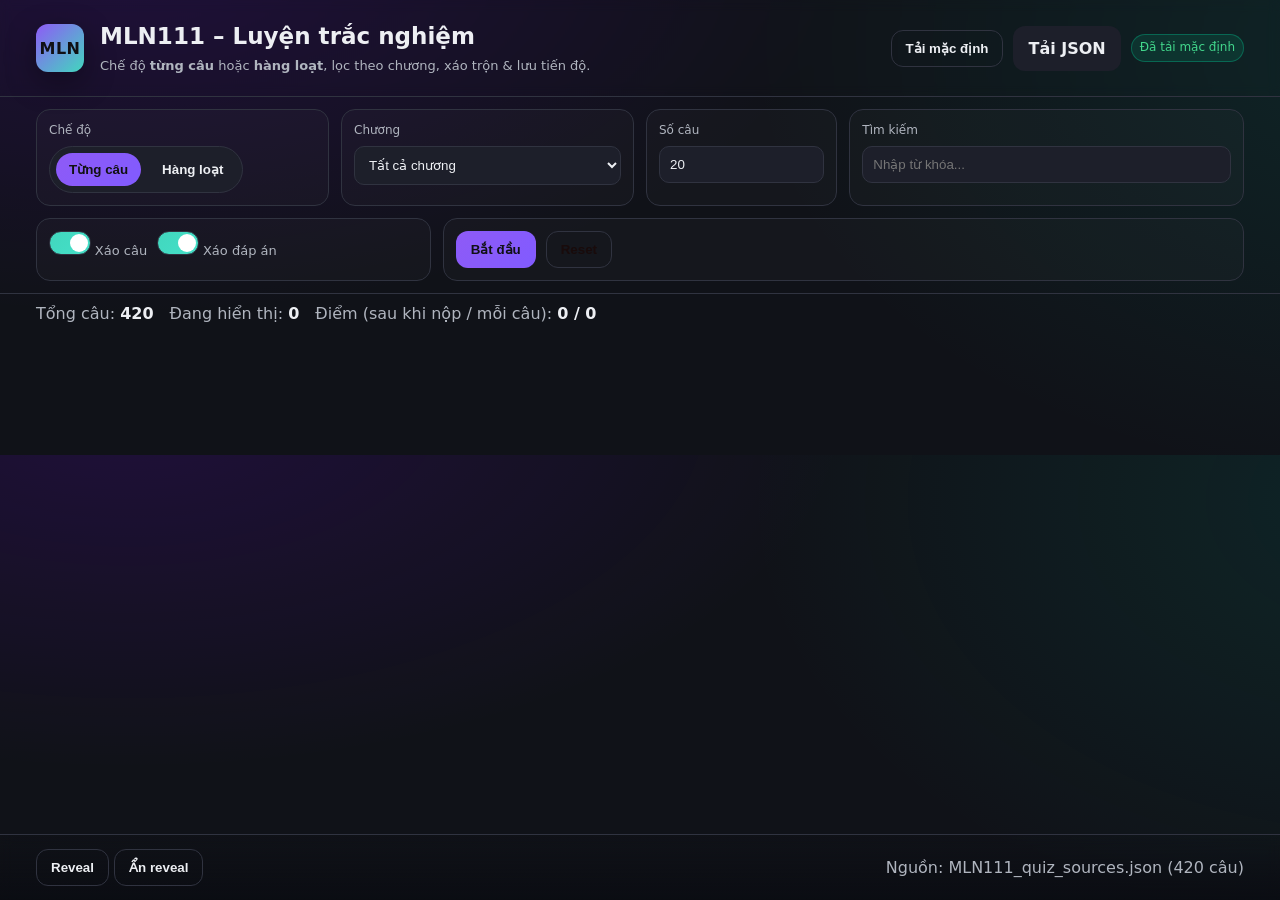
==== index.html @ ff8e3c39 "Init" ====
<!DOCTYPE html>
<html lang="vi">
<head>
  <meta charset="utf-8" />
  <meta name="viewport" content="width=device-width,initial-scale=1" />
  <title>MLN111 – Luyện trắc nghiệm (Chế độ từng câu / hàng loạt)</title>
  <link rel="stylesheet" href="styles.css" />
  <script defer src="app.js"></script>
</head>
<body>
  <header class="app-header">
    <div class="brand">
      <div class="logo">MLN</div>
      <div class="title">
        <h1>MLN111 – Luyện trắc nghiệm</h1>
        <p class="subtitle">Chế độ <strong>từng câu</strong> hoặc <strong>hàng loạt</strong>, lọc theo chương, xáo trộn & lưu tiến độ.</p>
      </div>
    </div>
    <div class="data-loader">
      <button id="btnFetchDefault" class="btn ghost" title="Thử tải MLN111_quiz_sources_v2.json trong cùng thư mục">Tải mặc định</button>
      <label class="btn">
        <input id="fileInput" type="file" accept=".json" hidden />
        Tải JSON
      </label>
      <span id="datasetStatus" class="badge neutral">Chưa có dữ liệu</span>
    </div>
  </header>

  <section class="controls">
    <div class="row">
      <div class="control">
        <label>Chế độ</label>
        <div class="segmented">
          <button id="modePer" class="seg active" data-mode="per">Từng câu</button>
          <button id="modeBulk" class="seg" data-mode="bulk">Hàng loạt</button>
        </div>
      </div>
      <div class="control">
        <label>Chương</label>
        <select id="chapterSelect">
          <option value="__all__">Tất cả chương</option>
        </select>
      </div>
      <div class="control">
        <label>Số câu</label>
        <input id="limitInput" type="number" min="1" step="1" value="20" />
      </div>
      <div class="control">
        <label>Tìm kiếm</label>
        <input id="searchInput" type="search" placeholder="Nhập từ khóa..." />
      </div>
      <div class="control toggles">
        <label class="switch">
          <input id="shuffleQuestions" type="checkbox" checked />
          <span class="slider"></span>
          <span class="switch-label">Xáo câu</span>
        </label>
        <label class="switch">
          <input id="shuffleOptions" type="checkbox" checked />
          <span class="slider"></span>
          <span class="switch-label">Xáo đáp án</span>
        </label>
      </div>
      <div class="control actions">
        <button id="btnStart" class="btn primary">Bắt đầu</button>
        <button id="btnReset" class="btn danger ghost">Reset</button>
      </div>
    </div>
  </section>

  <section id="meta" class="meta">
    <div class="meta-item">
      <span class="label">Tổng câu:</span>
      <span id="metaTotal" class="value">0</span>
    </div>
    <div class="meta-item">
      <span class="label">Đang hiển thị:</span>
      <span id="metaShown" class="value">0</span>
    </div>
    <div class="meta-item">
      <span class="label">Điểm (sau khi nộp / mỗi câu):</span>
      <span id="score" class="value">0 / 0</span>
    </div>
  </section>

  <main id="quiz" class="quiz"></main>

  <footer class="footer">
    <div class="footer-left">
      <button id="btnSubmitAll" class="btn accent" style="display:none;">Nộp bài (Hàng loạt)</button>
      <button id="btnRevealAll" class="btn ghost" title="Hiện đáp án đúng trên màn hình (không tính điểm)">Reveal</button>
      <button id="btnClearReveal" class="btn ghost">Ẩn reveal</button>
    </div>
    <div class="footer-right">
      <span id="footerInfo" class="muted">Nguồn: MLN111_quiz_sources_v2.json</span>
    </div>
  </footer>

  <!-- Template (for reference only; JS tạo DOM) -->
  <!--
  <article class="q-card">
    <div class="q-head">
      <span class="q-order">#1</span>
      <span class="q-chapter badge">Chuong1</span>
      <span class="q-type badge">Single</span>
      <span class="q-status badge neutral">Chưa làm</span>
    </div>
    <div class="q-text">Câu hỏi...</div>
    <div class="q-options">
      <label class="opt">
        <input type="radio" name="q-xxx" value="a" />
        <span class="key">A</span>
        <span class="txt">Nội dung đáp án...</span>
      </label>
    </div>
    <div class="q-foot">
      <span class="ans badge info">Đáp án: a</span>
      <button class="btn tiny">Tiếp</button>
    </div>
  </article>
  -->
</body>
</html>
---- styles.css ----
/* ===== MLN111 – 2025 Dark UI ===== */
:root{
  --bg: hsl(230 20% 8%);
  --surface: hsl(230 18% 12%);
  --surface-2: hsl(230 18% 14%);
  --border: hsl(230 14% 22%);
  --text: hsl(220 20% 94%);
  --muted: hsl(220 10% 72%);
  --primary: hsl(260 90% 66%);
  --accent: hsl(170 65% 55%);
  --danger: hsl(0 75% 58%);
  --warning: hsl(40 85% 60%);
  --success: hsl(150 65% 55%);
  --info: hsl(200 70% 60%);
  --shadow: 0 10px 30px rgba(0,0,0,.35);
  --radius-xl: 20px;
  --radius: 14px;
  --radius-sm: 10px;
}

* { box-sizing: border-box; }
html, body {
  height: 100%;
  background:
    radial-gradient(1200px 600px at 10% -10%, rgba(120,0,255,.15), transparent 60%),
    radial-gradient(1200px 800px at 110% 10%, rgba(0,180,150,.12), transparent 55%),
    var(--bg);
  color: var(--text);
  margin: 0;
  font-family: ui-sans-serif, system-ui, -apple-system, Segoe UI, Roboto, Inter, "Helvetica Neue", Arial, "Noto Sans", "Liberation Sans", sans-serif;
  line-height: 1.45;
}

.app-header{
  display:flex; justify-content:space-between; align-items:center;
  padding: 20px clamp(16px, 3vw, 36px);
  border-bottom: 1px solid var(--border);
  backdrop-filter: blur(6px);
}
.brand{ display:flex; gap:16px; align-items:center; }
.logo{
  width: 48px; height:48px; border-radius:12px;
  display:grid; place-content:center;
  background: linear-gradient(135deg, var(--primary), var(--accent));
  color:#101014; font-weight:800; letter-spacing:.5px;
  box-shadow: var(--shadow);
}
.title h1{ margin:0 0 4px 0; font-size: clamp(18px, 1.8vw, 24px); }
.subtitle{ margin:0; color: var(--muted); font-size: 13px; }

.data-loader{ display:flex; gap:10px; align-items:center; flex-wrap: wrap; }

.btn{
  appearance:none; border:1px solid transparent; cursor:pointer;
  padding:10px 14px; border-radius: 12px; font-weight:600;
  background: var(--surface-2); color: var(--text);
  transition: .16s ease;
}
.btn:hover{ transform: translateY(-1px); box-shadow: var(--shadow); }
.btn.primary{ background: linear-gradient(135deg, var(--primary), #815BFF); color:#101014; }
.btn.accent{ background: linear-gradient(135deg, var(--accent), #44E0C8); color:#071512; }
.btn.danger{ background: linear-gradient(135deg, var(--danger), #FF8A7A); color:#190b0b; }
.btn.ghost{ background: transparent; border-color: var(--border); }
.btn.tiny{ padding:6px 10px; font-size:12px; border-radius: 10px; }

.badge{
  display:inline-flex; align-items:center; gap:6px;
  padding:4px 8px; border-radius:999px; font-size:12px; border:1px solid var(--border);
  background: var(--surface);
}
.badge.neutral{ color: var(--muted); }
.badge.ok{ background: rgba(0,200,150,.12); border-color: rgba(0,200,150,.35); color: var(--success); }
.badge.warn{ background: rgba(255,190,80,.12); border-color: rgba(255,190,80,.35); color: var(--warning); }
.badge.err{ background: rgba(255,90,90,.12); border-color: rgba(255,90,90,.35); color: var(--danger); }
.badge.info{ background: rgba(110,170,255,.12); border-color: rgba(110,170,255,.35); color: var(--info); }

.controls{
  padding: 12px clamp(16px, 3vw, 36px);
  border-bottom: 1px solid var(--border);
}
.controls .row{
  display:grid; gap:12px;
  grid-template-columns: repeat(12, 1fr);
}
.control{ background: rgba(255,255,255,.02); border:1px solid var(--border); padding:12px; border-radius: 14px; }
.control label{ display:block; font-size:12px; color: var(--muted); margin-bottom:6px; }
.control input[type="search"], .control input[type="number"], .control select{
  width:100%; background: var(--surface-2); border:1px solid var(--border);
  color: var(--text); border-radius:10px; padding:10px;
}
.control.toggles{ display:flex; align-items:center; gap:10px; }
.control.actions{ display:flex; align-items:end; gap:10px; }

.controls .row > .control:nth-child(1){ grid-column: span 3; }
.controls .row > .control:nth-child(2){ grid-column: span 3; }
.controls .row > .control:nth-child(3){ grid-column: span 2; }
.controls .row > .control:nth-child(4){ grid-column: span 4; }
.controls .row > .control:nth-child(5){ grid-column: span 4; }
.controls .row > .control:nth-child(6){ grid-column: span 8; }

.segmented{
  display:inline-grid; grid-auto-flow: column; gap:8px; background: var(--surface-2);
  padding:6px; border-radius:999px; border:1px solid var(--border);
}
.seg{
  background: transparent; color: var(--text); border: 1px solid transparent;
  padding:8px 12px; border-radius: 999px; cursor:pointer; font-weight:600;
}
.seg.active{ background: linear-gradient(135deg, var(--primary), #815BFF); color:#111; }

.switch{ position:relative; display:inline-flex; align-items:center; gap:10px; cursor:pointer; }
.switch input{ display:none; }
.switch .slider{
  width:42px; height:24px; background: var(--surface-2); border:1px solid var(--border);
  border-radius:999px; display:inline-block; position:relative; transition:.2s ease;
}
.switch .slider::after{
  content:""; width:18px; height:18px; background:#fff; border-radius:999px;
  position:absolute; top:2px; left:2px; transition:.2s ease;
}
.switch input:checked + .slider{ background: linear-gradient(135deg, var(--accent), #44E0C8); }
.switch input:checked + .slider::after{ transform: translateX(18px); }
.switch-label{ font-size: 13px; color: var(--muted); }

.meta{
  display:flex; gap:16px; align-items:center;
  padding: 8px clamp(16px, 3vw, 36px);
  color: var(--muted);
}
.meta .value{ color: var(--text); font-weight:700; }

.quiz{
  padding: clamp(16px, 3vw, 36px);
  display:grid; grid-template-columns: 1fr; gap:14px; max-width: 1100px; margin: 0 auto 120px auto;
}
.q-card{
  background: linear-gradient(180deg, rgba(255,255,255,.02), rgba(255,255,255,.01));
  border: 1px solid var(--border);
  border-radius: var(--radius-xl);
  padding: 16px;
  box-shadow: var(--shadow);
}
.q-head{ display:flex; gap:10px; align-items:center; flex-wrap: wrap; margin-bottom:10px; }
.q-order{ font-weight:800; font-size: 14px; color: var(--muted); }
.q-text{ font-size: 16px; margin-bottom: 10px; }

.q-options{ display:grid; gap:8px; }
.opt{
  display:flex; align-items:flex-start; gap:10px;
  padding:10px; border:1px solid var(--border); border-radius: 12px;
  background: var(--surface);
  transition: .15s ease;
}
.opt:hover{ transform: translateY(-1px); border-color: rgba(255,255,255,.2); }
.opt input{ margin-top:3px; }
.opt .key{
  min-width: 24px; height:24px; display:grid; place-content:center; border-radius: 8px;
  background: var(--surface-2); color: var(--muted); font-weight:700; font-size: 12px;
}
.opt .txt{ color: var(--text); }

.opt.correct{ outline: 2px solid rgba(0,200,150,.55); background: rgba(0,200,150,.08); }
.opt.wrong{ outline: 2px solid rgba(255,90,90,.65); background: rgba(255,90,90,.06); }

.q-foot{ margin-top:10px; display:flex; gap:10px; align-items:center; flex-wrap: wrap; }
.q-foot .ans{ display:none; }
.q-card.revealed .q-foot .ans{ display:inline-flex; }

.footer{
  position: fixed; left:0; right:0; bottom: 0;
  display:flex; justify-content:space-between; align-items:center; gap:10px;
  padding: 12px clamp(16px, 3vw, 36px);
  background: linear-gradient(180deg, rgba(10,12,18,.0), rgba(10,12,18,.85));
  border-top: 1px solid var(--border);
  backdrop-filter: blur(6px);
}
.footer .muted{ color: var(--muted); }

/* States */
.q-status{ margin-left:auto; }
.q-status.pending{ background: transparent; border-style: dashed; color: var(--muted); }
.q-status.done{ background: rgba(130,110,255,.12); border-color: rgba(130,110,255,.35); color: var(--primary); }
.q-status.right{ background: rgba(0,200,150,.12); border-color: rgba(0,200,150,.35); color: var(--success); }
.q-status.wrong{ background: rgba(255,90,90,.12); border-color: rgba(255,90,90,.35); color: var(--danger); }

/* Responsive */
@media (min-width: 900px){
  .quiz{ grid-template-columns: 1fr; }
}
/* ---- Per-question focus flow ---- */
.per-head{
  display:flex; align-items:center; justify-content:space-between;
  margin-bottom: 10px; color: var(--muted);
}
.per-head .progress{
  position: relative; height: 6px; border-radius: 999px; overflow: hidden;
  background: rgba(255,255,255,.06); border:1px solid var(--border);
  flex: 1; margin-left: 12px;
}
.per-head .bar{
  position:absolute; left:0; top:0; bottom:0; width:0%;
  background: linear-gradient(90deg, var(--accent), var(--primary));
}
.per-head .bar.run{ animation: percount 3s linear forwards; }
@keyframes percount { from{ width:0%; } to{ width:100%; } }

.finish-card{
  text-align:center; padding: 40px; border:1px dashed var(--border);
  border-radius: var(--radius-xl); background: rgba(255,255,255,.02);
}
.finish-card h2{ margin-top:0; }
/* ===============================
   QUIZ – Spacing & Readability Upgrade (2025 edition)
   =============================== */

.q-card {
  margin: 20px 0;
  padding: 28px 32px;
  border-radius: 20px;
  background: hsl(222 42% 9%);
  box-shadow: 0 0 24px rgba(0,0,0,0.25);
  transition: background 0.3s, transform 0.2s;
}
.q-card:hover { transform: translateY(-2px); background: hsl(222 42% 10%); }

.q-head {
  display: flex;
  gap: 10px;
  align-items: center;
  margin-bottom: 18px;
}
.q-head .q-order { font-weight: 700; font-size: 1.1rem; color: var(--accent); }

.q-text {
  line-height: 1.6;
  font-size: 1.05rem;
  color: var(--ink);
  margin-bottom: 18px;
}

.q-options {
  display: flex;
  flex-direction: column;
  gap: 14px;
}

.opt {
  display: flex;
  align-items: center;
  gap: 14px;
  background: rgba(255,255,255,0.05);
  padding: 14px 18px;
  border-radius: 14px;
  border: 1px solid rgba(255,255,255,0.08);
  transition: background 0.25s, border-color 0.25s;
}
.opt:hover {
  background: rgba(255,255,255,0.1);
  border-color: var(--accent);
}

.opt input[type="radio"], .opt input[type="checkbox"] {
  transform: scale(1.3);
}

.opt .key {
  font-weight: 600;
  min-width: 24px;
  text-align: center;
  color: var(--ink-soft);
}
.opt .txt {
  flex: 1;
  color: var(--ink);
  font-size: 1rem;
}

/* Correct/Wrong highlighting */
.opt.correct {
  background: rgba(65, 255, 145, 0.1);
  border-color: hsl(145 60% 45%);
}
.opt.wrong {
  background: rgba(255, 65, 85, 0.1);
  border-color: hsl(5 70% 45%);
}

.q-foot {
  margin-top: 24px;
  display: flex;
  justify-content: space-between;
  align-items: center;
}

.btn.tiny {
  padding: 6px 14px;
  font-size: 0.9rem;
  border-radius: 10px;
}

.per-head {
  margin-bottom: 20px;
}

.finish-card {
  padding: 50px 40px;
  border-radius: 20px;
}
/* === Footer spacing fix === */
body {
  padding-bottom: 140px; /* tạo không gian dưới cùng để footer không dính vào quiz */
}

/* Nếu container chính của quiz có scroll riêng, tăng margin-bottom của nó */
#quiz {
  margin-bottom: 100px;
}
/* ==== Footer safe spacing (no stick) ==== */
:root{
  /* chiều cao footer (tính luôn padding) */
  --footer-h: 20px; /* chỉnh 68–88px tùy ý */
}

/* đảm bảo footer có đúng chiều cao cố định */
.footer{
  min-height: var(--footer-h);
  padding-block: 14px; /* đừng để padding quá nhỏ */
  z-index: 30;
}

/* chừa không gian cho footer ở cuối trang */
html, body { height: auto; }
body{
  padding-bottom: calc(var(--footer-h) + 5px);
}

/* chừa không gian cho vùng quiz & thẻ cuối */
#quiz{
  margin-bottom: calc(var(--footer-h) + 5px);
}
.q-card:last-child{
  margin-bottom: calc(var(--footer-h) + 5px);
}

/* nếu có container nào vô tình che bớt chiều cao */
.app-header, .controls, .meta, .quiz, .footer{
  overflow: visible;
}
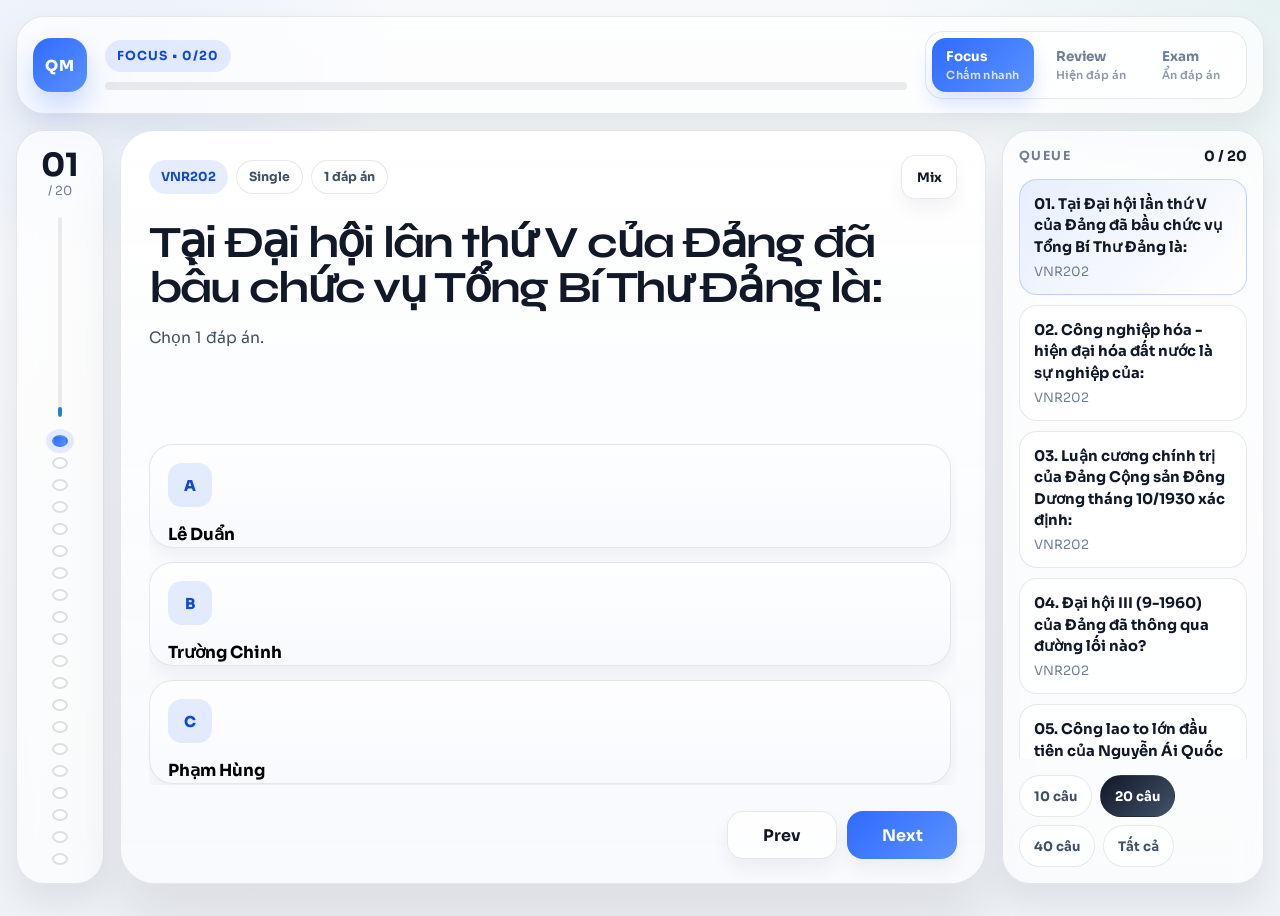
==== commit cc745072: "Set VNR202 as default quiz source" ====
--- a/index.html
+++ b/index.html
@@ -3,121 +3,107 @@
 <head>
   <meta charset="utf-8" />
   <meta name="viewport" content="width=device-width,initial-scale=1" />
-  <title>MLN111 – Luyện trắc nghiệm (Chế độ từng câu / hàng loạt)</title>
+  <meta name="theme-color" content="#eef1f5" />
+  <title>QuizMaker Focus Canvas</title>
+  <link rel="preconnect" href="https://fonts.googleapis.com" />
+  <link rel="preconnect" href="https://fonts.gstatic.com" crossorigin />
+  <link
+    rel="stylesheet"
+    href="https://fonts.googleapis.com/css2?family=Sora:wght@400;500;600;700;800&family=Syne:wght@500;600;700;800&display=swap"
+  />
   <link rel="stylesheet" href="styles.css" />
+  <script defer src="quiz-parser.js"></script>
   <script defer src="app.js"></script>
 </head>
 <body>
-  <header class="app-header">
-    <div class="brand">
-      <div class="logo">MLN</div>
-      <div class="title">
-        <h1>MLN111 – Luyện trắc nghiệm</h1>
-        <p class="subtitle">Chế độ <strong>từng câu</strong> hoặc <strong>hàng loạt</strong>, lọc theo chương, xáo trộn & lưu tiến độ.</p>
-      </div>
-    </div>
-    <div class="data-loader">
-      <button id="btnFetchDefault" class="btn ghost" title="Thử tải MLN111_quiz_sources_v2.json trong cùng thư mục">Tải mặc định</button>
-      <label class="btn">
-        <input id="fileInput" type="file" accept=".json" hidden />
-        Tải JSON
-      </label>
-      <span id="datasetStatus" class="badge neutral">Chưa có dữ liệu</span>
-    </div>
-  </header>
+  <div class="app-shell">
+    <input id="fileInput" type="file" accept=".json,.txt,text/plain,application/json" hidden />
 
-  <section class="controls">
-    <div class="row">
-      <div class="control">
-        <label>Chế độ</label>
-        <div class="segmented">
-          <button id="modePer" class="seg active" data-mode="per">Từng câu</button>
-          <button id="modeBulk" class="seg" data-mode="bulk">Hàng loạt</button>
+    <header class="topbar">
+      <button id="btnReload" class="brand-mark" aria-label="QuizMaker" title="Tạo phiên mới, hoặc Shift+Click để nạp file">
+        <span>QM</span>
+      </button>
+
+      <div class="topbar-center">
+        <span id="sessionState" class="status-pill">Focus Session</span>
+        <div class="progress-strip" aria-label="Tiến độ phiên học">
+          <span id="sessionBar"></span>
         </div>
       </div>
-      <div class="control">
-        <label>Chương</label>
-        <select id="chapterSelect">
-          <option value="__all__">Tất cả chương</option>
-        </select>
+
+      <div class="topbar-actions">
+        <button class="mode-toggle active" data-mode="focus">
+          <span>Focus</span>
+          <small>Chấm nhanh</small>
+        </button>
+        <button class="mode-toggle" data-mode="review">
+          <span>Review</span>
+          <small>Hiện đáp án</small>
+        </button>
+        <button class="mode-toggle" data-mode="exam">
+          <span>Exam</span>
+          <small>Ẩn đáp án</small>
+        </button>
       </div>
-      <div class="control">
-        <label>Số câu</label>
-        <input id="limitInput" type="number" min="1" step="1" value="20" />
-      </div>
-      <div class="control">
-        <label>Tìm kiếm</label>
-        <input id="searchInput" type="search" placeholder="Nhập từ khóa..." />
-      </div>
-      <div class="control toggles">
-        <label class="switch">
-          <input id="shuffleQuestions" type="checkbox" checked />
-          <span class="slider"></span>
-          <span class="switch-label">Xáo câu</span>
-        </label>
-        <label class="switch">
-          <input id="shuffleOptions" type="checkbox" checked />
-          <span class="slider"></span>
-          <span class="switch-label">Xáo đáp án</span>
-        </label>
-      </div>
-      <div class="control actions">
-        <button id="btnStart" class="btn primary">Bắt đầu</button>
-        <button id="btnReset" class="btn danger ghost">Reset</button>
-      </div>
-    </div>
-  </section>
+    </header>
 
-  <section id="meta" class="meta">
-    <div class="meta-item">
-      <span class="label">Tổng câu:</span>
-      <span id="metaTotal" class="value">0</span>
-    </div>
-    <div class="meta-item">
-      <span class="label">Đang hiển thị:</span>
-      <span id="metaShown" class="value">0</span>
-    </div>
-    <div class="meta-item">
-      <span class="label">Điểm (sau khi nộp / mỗi câu):</span>
-      <span id="score" class="value">0 / 0</span>
-    </div>
-  </section>
+    <main class="canvas-layout">
+      <aside class="flow-rail" aria-label="Tiến trình">
+        <div class="rail-counter">
+          <strong id="currentIndex">01</strong>
+          <small id="totalCount">/ 04</small>
+        </div>
 
-  <main id="quiz" class="quiz"></main>
+        <div class="rail-progress">
+          <span id="railProgressBar"></span>
+        </div>
 
-  <footer class="footer">
-    <div class="footer-left">
-      <button id="btnSubmitAll" class="btn accent" style="display:none;">Nộp bài (Hàng loạt)</button>
-      <button id="btnRevealAll" class="btn ghost" title="Hiện đáp án đúng trên màn hình (không tính điểm)">Reveal</button>
-      <button id="btnClearReveal" class="btn ghost">Ẩn reveal</button>
-    </div>
-    <div class="footer-right">
-      <span id="footerInfo" class="muted">Nguồn: MLN111_quiz_sources_v2.json</span>
-    </div>
-  </footer>
+        <div id="railDots" class="rail-dots" aria-label="Điểm câu hỏi"></div>
+      </aside>
 
-  <!-- Template (for reference only; JS tạo DOM) -->
-  <!--
-  <article class="q-card">
-    <div class="q-head">
-      <span class="q-order">#1</span>
-      <span class="q-chapter badge">Chuong1</span>
-      <span class="q-type badge">Single</span>
-      <span class="q-status badge neutral">Chưa làm</span>
-    </div>
-    <div class="q-text">Câu hỏi...</div>
-    <div class="q-options">
-      <label class="opt">
-        <input type="radio" name="q-xxx" value="a" />
-        <span class="key">A</span>
-        <span class="txt">Nội dung đáp án...</span>
-      </label>
-    </div>
-    <div class="q-foot">
-      <span class="ans badge info">Đáp án: a</span>
-      <button class="btn tiny">Tiếp</button>
-    </div>
-  </article>
-  -->
+      <section class="question-stage">
+        <div class="stage-head">
+          <div class="stage-meta">
+            <span id="questionTag" class="micro-pill">Chương 2</span>
+            <span id="questionTone" class="micro-pill soft">Medium</span>
+            <span id="questionClock" class="micro-pill soft">45s</span>
+          </div>
+          <button id="btnShuffle" class="ghost-icon" title="Đảo thứ tự câu mẫu">Mix</button>
+        </div>
+
+        <div class="stage-body">
+          <div class="question-wrap">
+            <h1 id="questionTitle">Question canvas sẽ là vùng nhìn mạnh nhất trên màn hình.</h1>
+            <p id="focusNote" class="focus-note">Ít chữ phụ, ít panel nổi, ưu tiên nhịp đọc câu hỏi và chọn đáp án.</p>
+          </div>
+
+          <div id="optionGrid" class="option-grid" aria-label="Các lựa chọn"></div>
+        </div>
+
+        <footer class="stage-dock">
+          <div class="dock-actions">
+            <button id="btnPrev" class="dock-btn ghost">Prev</button>
+            <button id="btnNext" class="dock-btn solid">Next</button>
+          </div>
+        </footer>
+      </section>
+
+      <aside class="queue-panel" aria-label="Queue câu hỏi">
+        <div class="queue-head">
+          <span class="queue-kicker">Queue</span>
+          <span id="queueStat" class="queue-stat">0 / 4</span>
+        </div>
+
+        <div id="questionQueue" class="queue-list"></div>
+
+        <div class="preset-panel">
+          <button class="preset-chip" data-count="10">10 câu</button>
+          <button class="preset-chip active" data-count="20">20 câu</button>
+          <button class="preset-chip" data-count="40">40 câu</button>
+          <button class="preset-chip" data-count="all">Tất cả</button>
+        </div>
+      </aside>
+    </main>
+  </div>
 </body>
 </html>
--- a/styles.css
+++ b/styles.css
@@ -1,348 +1,993 @@
-/* ===== MLN111 – 2025 Dark UI ===== */
-:root{
-  --bg: hsl(230 20% 8%);
-  --surface: hsl(230 18% 12%);
-  --surface-2: hsl(230 18% 14%);
-  --border: hsl(230 14% 22%);
-  --text: hsl(220 20% 94%);
-  --muted: hsl(220 10% 72%);
-  --primary: hsl(260 90% 66%);
-  --accent: hsl(170 65% 55%);
-  --danger: hsl(0 75% 58%);
-  --warning: hsl(40 85% 60%);
-  --success: hsl(150 65% 55%);
-  --info: hsl(200 70% 60%);
-  --shadow: 0 10px 30px rgba(0,0,0,.35);
-  --radius-xl: 20px;
-  --radius: 14px;
-  --radius-sm: 10px;
-}
-
-* { box-sizing: border-box; }
-html, body {
+:root {
+  --bg: #eef1f5;
+  --bg-soft: #f8fafc;
+  --surface: rgba(255, 255, 255, 0.8);
+  --surface-strong: #ffffff;
+  --surface-alt: rgba(245, 247, 251, 0.9);
+  --line: rgba(21, 34, 52, 0.1);
+  --line-strong: rgba(21, 34, 52, 0.18);
+  --text: #111827;
+  --text-soft: #415066;
+  --muted: #6f7f96;
+  --accent: #2e6bff;
+  --accent-soft: rgba(46, 107, 255, 0.12);
+  --accent-strong: #1149d4;
+  --success: #179e7d;
+  --success-soft: rgba(23, 158, 125, 0.12);
+  --warm: #f09654;
+  --warm-soft: rgba(240, 150, 84, 0.14);
+  --shadow-lg: 0 34px 60px rgba(17, 24, 39, 0.09);
+  --shadow-md: 0 18px 32px rgba(17, 24, 39, 0.07);
+  --shadow-sm: 0 10px 18px rgba(17, 24, 39, 0.05);
+  --radius-xl: 34px;
+  --radius-lg: 26px;
+  --radius: 20px;
+  --radius-sm: 14px;
+}
+
+* {
+  box-sizing: border-box;
+}
+
+html {
+  min-height: 100%;
+  scroll-behavior: smooth;
+}
+
+body {
+  min-height: 100vh;
+  margin: 0;
+  overflow: hidden;
+  color: var(--text);
+  font-family: "Sora", sans-serif;
+  background:
+    radial-gradient(520px 320px at 8% 8%, rgba(46, 107, 255, 0.08), transparent 58%),
+    radial-gradient(720px 420px at 100% 0%, rgba(23, 158, 125, 0.08), transparent 56%),
+    linear-gradient(180deg, #f7f9fb 0%, #eef1f5 100%);
+}
+
+button,
+input,
+select {
+  font: inherit;
+}
+
+button {
+  border: 0;
+}
+
+button:focus-visible {
+  outline: 0;
+  box-shadow: 0 0 0 4px rgba(46, 107, 255, 0.12);
+}
+
+h1 {
+  margin: 0;
+  font-family: "Syne", sans-serif;
+  letter-spacing: -0.04em;
+}
+
+.app-shell {
+  width: min(1480px, calc(100% - 32px));
+  height: calc(100svh - 32px);
+  margin: 16px auto;
+  display: grid;
+  grid-template-rows: auto minmax(0, 1fr);
+  gap: 16px;
+}
+
+.topbar,
+.flow-rail,
+.question-stage,
+.queue-panel {
+  border: 1px solid var(--line);
+  box-shadow: var(--shadow-md);
+  backdrop-filter: blur(12px);
+}
+
+.topbar {
+  display: grid;
+  grid-template-columns: auto minmax(0, 1fr) auto;
+  align-items: center;
+  gap: 18px;
+  padding: 14px 16px;
+  border-radius: 28px;
+  background: rgba(255, 255, 255, 0.72);
+}
+
+.brand-mark {
+  display: grid;
+  place-items: center;
+  width: 54px;
+  height: 54px;
+  border-radius: 18px;
+  color: #ffffff;
+  font-size: 0.95rem;
+  font-weight: 800;
+  letter-spacing: 0.08em;
+  cursor: pointer;
+  background: linear-gradient(135deg, var(--accent), #5b92ff);
+  box-shadow: 0 16px 28px rgba(46, 107, 255, 0.22);
+  transition: transform 0.16s ease, box-shadow 0.16s ease;
+}
+
+.topbar-center {
+  display: grid;
+  gap: 10px;
+  min-width: 0;
+}
+
+.status-pill {
+  justify-self: start;
+  display: inline-flex;
+  align-items: center;
+  padding: 8px 12px;
+  border-radius: 999px;
+  color: var(--accent-strong);
+  font-size: 0.78rem;
+  font-weight: 700;
+  letter-spacing: 0.08em;
+  text-transform: uppercase;
+  background: var(--accent-soft);
+}
+
+.progress-strip {
+  position: relative;
+  height: 8px;
+  overflow: hidden;
+  border-radius: 999px;
+  background: rgba(17, 24, 39, 0.08);
+}
+
+.progress-strip span {
+  display: block;
+  width: 0%;
   height: 100%;
+  border-radius: inherit;
+  background: linear-gradient(90deg, var(--accent), #6c8fff);
+  transition: width 0.28s ease;
+}
+
+.topbar-actions {
+  display: inline-flex;
+  gap: 8px;
+  padding: 6px;
+  border: 1px solid var(--line);
+  border-radius: 18px;
+  background: rgba(255, 255, 255, 0.72);
+}
+
+.mode-toggle {
+  min-width: 92px;
+  display: grid;
+  gap: 3px;
+  padding: 10px 14px;
+  border-radius: 14px;
+  cursor: pointer;
+  color: var(--muted);
+  font-size: 0.84rem;
+  font-weight: 700;
+  text-align: left;
+  background: transparent;
+  transition: transform 0.16s ease, background 0.16s ease, color 0.16s ease, box-shadow 0.16s ease;
+}
+
+.mode-toggle span {
+  font-size: 0.84rem;
+  font-weight: 700;
+}
+
+.mode-toggle small {
+  color: inherit;
+  font-size: 0.7rem;
+  font-weight: 600;
+  letter-spacing: 0.02em;
+  opacity: 0.78;
+}
+
+.mode-toggle:hover,
+.brand-mark:hover,
+.ghost-icon:hover,
+.dock-btn:hover,
+.preset-chip:hover,
+.queue-item:hover,
+.option-card:hover {
+  transform: translateY(-2px);
+}
+
+.mode-toggle.active {
+  color: #ffffff;
+  background: linear-gradient(135deg, var(--accent), #5b92ff);
+  box-shadow: 0 12px 20px rgba(46, 107, 255, 0.18);
+}
+
+.canvas-layout {
+  min-height: 0;
+  display: grid;
+  grid-template-columns: 88px minmax(0, 1fr) 262px;
+  gap: 16px;
+}
+
+.flow-rail {
+  display: grid;
+  grid-template-rows: auto minmax(0, 1fr) auto;
+  gap: 18px;
+  padding: 18px 12px;
+  border-radius: 28px;
+  background: rgba(255, 255, 255, 0.7);
+}
+
+.rail-counter {
+  display: grid;
+  justify-items: center;
+  gap: 2px;
+}
+
+.rail-counter strong {
+  font-size: 2rem;
+  line-height: 1;
+}
+
+.rail-counter small {
+  color: var(--muted);
+  font-size: 0.78rem;
+}
+
+.rail-progress {
+  position: relative;
+  width: 4px;
+  min-height: 0;
+  justify-self: center;
+  overflow: hidden;
+  border-radius: 999px;
+  background: rgba(17, 24, 39, 0.08);
+}
+
+.rail-progress span {
+  position: absolute;
+  inset: auto 0 0;
+  height: 0%;
+  border-radius: inherit;
+  background: linear-gradient(180deg, var(--accent), var(--success));
+  transition: height 0.28s ease;
+}
+
+.rail-dots {
+  display: grid;
+  gap: 10px;
+  justify-items: center;
+}
+
+.rail-dot {
+  width: 12px;
+  height: 12px;
+  border: 2px solid rgba(17, 24, 39, 0.14);
+  border-radius: 50%;
+  background: rgba(255, 255, 255, 0.76);
+}
+
+.rail-dot.active {
+  border-color: transparent;
+  background: linear-gradient(135deg, var(--accent), #5b92ff);
+  box-shadow: 0 0 0 6px rgba(46, 107, 255, 0.12);
+}
+
+.rail-dot.done {
+  border-color: transparent;
+  background: linear-gradient(135deg, var(--success), #49c4a3);
+}
+
+.question-stage {
+  --stage-pad-y: 24px;
+  --stage-pad-x: 28px;
+  --stage-gap: 22px;
+  --question-area-size: 1.05fr;
+  --option-area-size: 1.35fr;
+  --title-base: 3rem;
+  --title-line: 1;
+  --note-size: 1rem;
+  --note-line: 1.55;
+  --note-gap: 16px;
+  --option-gap: 14px;
+  --option-card-gap: 16px;
+  --option-card-pad: 18px;
+  --option-card-min-height: 104px;
+  --option-text-size: 1.06rem;
+  --option-text-line: 1.45;
+  --option-key-size: 44px;
+  min-width: 0;
+  min-height: 0;
+  display: grid;
+  grid-template-rows: auto minmax(0, 1fr) auto;
+  gap: var(--stage-gap);
+  padding: var(--stage-pad-y) var(--stage-pad-x);
+  border-radius: var(--radius-xl);
   background:
-    radial-gradient(1200px 600px at 10% -10%, rgba(120,0,255,.15), transparent 60%),
-    radial-gradient(1200px 800px at 110% 10%, rgba(0,180,150,.12), transparent 55%),
-    var(--bg);
-  color: var(--text);
-  margin: 0;
-  font-family: ui-sans-serif, system-ui, -apple-system, Segoe UI, Roboto, Inter, "Helvetica Neue", Arial, "Noto Sans", "Liberation Sans", sans-serif;
-  line-height: 1.45;
-}
-
-.app-header{
-  display:flex; justify-content:space-between; align-items:center;
-  padding: 20px clamp(16px, 3vw, 36px);
-  border-bottom: 1px solid var(--border);
-  backdrop-filter: blur(6px);
-}
-.brand{ display:flex; gap:16px; align-items:center; }
-.logo{
-  width: 48px; height:48px; border-radius:12px;
-  display:grid; place-content:center;
-  background: linear-gradient(135deg, var(--primary), var(--accent));
-  color:#101014; font-weight:800; letter-spacing:.5px;
-  box-shadow: var(--shadow);
-}
-.title h1{ margin:0 0 4px 0; font-size: clamp(18px, 1.8vw, 24px); }
-.subtitle{ margin:0; color: var(--muted); font-size: 13px; }
-
-.data-loader{ display:flex; gap:10px; align-items:center; flex-wrap: wrap; }
-
-.btn{
-  appearance:none; border:1px solid transparent; cursor:pointer;
-  padding:10px 14px; border-radius: 12px; font-weight:600;
-  background: var(--surface-2); color: var(--text);
-  transition: .16s ease;
-}
-.btn:hover{ transform: translateY(-1px); box-shadow: var(--shadow); }
-.btn.primary{ background: linear-gradient(135deg, var(--primary), #815BFF); color:#101014; }
-.btn.accent{ background: linear-gradient(135deg, var(--accent), #44E0C8); color:#071512; }
-.btn.danger{ background: linear-gradient(135deg, var(--danger), #FF8A7A); color:#190b0b; }
-.btn.ghost{ background: transparent; border-color: var(--border); }
-.btn.tiny{ padding:6px 10px; font-size:12px; border-radius: 10px; }
-
-.badge{
-  display:inline-flex; align-items:center; gap:6px;
-  padding:4px 8px; border-radius:999px; font-size:12px; border:1px solid var(--border);
-  background: var(--surface);
-}
-.badge.neutral{ color: var(--muted); }
-.badge.ok{ background: rgba(0,200,150,.12); border-color: rgba(0,200,150,.35); color: var(--success); }
-.badge.warn{ background: rgba(255,190,80,.12); border-color: rgba(255,190,80,.35); color: var(--warning); }
-.badge.err{ background: rgba(255,90,90,.12); border-color: rgba(255,90,90,.35); color: var(--danger); }
-.badge.info{ background: rgba(110,170,255,.12); border-color: rgba(110,170,255,.35); color: var(--info); }
-
-.controls{
-  padding: 12px clamp(16px, 3vw, 36px);
-  border-bottom: 1px solid var(--border);
-}
-.controls .row{
-  display:grid; gap:12px;
-  grid-template-columns: repeat(12, 1fr);
-}
-.control{ background: rgba(255,255,255,.02); border:1px solid var(--border); padding:12px; border-radius: 14px; }
-.control label{ display:block; font-size:12px; color: var(--muted); margin-bottom:6px; }
-.control input[type="search"], .control input[type="number"], .control select{
-  width:100%; background: var(--surface-2); border:1px solid var(--border);
-  color: var(--text); border-radius:10px; padding:10px;
-}
-.control.toggles{ display:flex; align-items:center; gap:10px; }
-.control.actions{ display:flex; align-items:end; gap:10px; }
-
-.controls .row > .control:nth-child(1){ grid-column: span 3; }
-.controls .row > .control:nth-child(2){ grid-column: span 3; }
-.controls .row > .control:nth-child(3){ grid-column: span 2; }
-.controls .row > .control:nth-child(4){ grid-column: span 4; }
-.controls .row > .control:nth-child(5){ grid-column: span 4; }
-.controls .row > .control:nth-child(6){ grid-column: span 8; }
-
-.segmented{
-  display:inline-grid; grid-auto-flow: column; gap:8px; background: var(--surface-2);
-  padding:6px; border-radius:999px; border:1px solid var(--border);
-}
-.seg{
-  background: transparent; color: var(--text); border: 1px solid transparent;
-  padding:8px 12px; border-radius: 999px; cursor:pointer; font-weight:600;
-}
-.seg.active{ background: linear-gradient(135deg, var(--primary), #815BFF); color:#111; }
-
-.switch{ position:relative; display:inline-flex; align-items:center; gap:10px; cursor:pointer; }
-.switch input{ display:none; }
-.switch .slider{
-  width:42px; height:24px; background: var(--surface-2); border:1px solid var(--border);
-  border-radius:999px; display:inline-block; position:relative; transition:.2s ease;
-}
-.switch .slider::after{
-  content:""; width:18px; height:18px; background:#fff; border-radius:999px;
-  position:absolute; top:2px; left:2px; transition:.2s ease;
-}
-.switch input:checked + .slider{ background: linear-gradient(135deg, var(--accent), #44E0C8); }
-.switch input:checked + .slider::after{ transform: translateX(18px); }
-.switch-label{ font-size: 13px; color: var(--muted); }
-
-.meta{
-  display:flex; gap:16px; align-items:center;
-  padding: 8px clamp(16px, 3vw, 36px);
-  color: var(--muted);
-}
-.meta .value{ color: var(--text); font-weight:700; }
-
-.quiz{
-  padding: clamp(16px, 3vw, 36px);
-  display:grid; grid-template-columns: 1fr; gap:14px; max-width: 1100px; margin: 0 auto 120px auto;
-}
-.q-card{
-  background: linear-gradient(180deg, rgba(255,255,255,.02), rgba(255,255,255,.01));
-  border: 1px solid var(--border);
-  border-radius: var(--radius-xl);
-  padding: 16px;
-  box-shadow: var(--shadow);
-}
-.q-head{ display:flex; gap:10px; align-items:center; flex-wrap: wrap; margin-bottom:10px; }
-.q-order{ font-weight:800; font-size: 14px; color: var(--muted); }
-.q-text{ font-size: 16px; margin-bottom: 10px; }
-
-.q-options{ display:grid; gap:8px; }
-.opt{
-  display:flex; align-items:flex-start; gap:10px;
-  padding:10px; border:1px solid var(--border); border-radius: 12px;
-  background: var(--surface);
-  transition: .15s ease;
-}
-.opt:hover{ transform: translateY(-1px); border-color: rgba(255,255,255,.2); }
-.opt input{ margin-top:3px; }
-.opt .key{
-  min-width: 24px; height:24px; display:grid; place-content:center; border-radius: 8px;
-  background: var(--surface-2); color: var(--muted); font-weight:700; font-size: 12px;
-}
-.opt .txt{ color: var(--text); }
-
-.opt.correct{ outline: 2px solid rgba(0,200,150,.55); background: rgba(0,200,150,.08); }
-.opt.wrong{ outline: 2px solid rgba(255,90,90,.65); background: rgba(255,90,90,.06); }
-
-.q-foot{ margin-top:10px; display:flex; gap:10px; align-items:center; flex-wrap: wrap; }
-.q-foot .ans{ display:none; }
-.q-card.revealed .q-foot .ans{ display:inline-flex; }
-
-.footer{
-  position: fixed; left:0; right:0; bottom: 0;
-  display:flex; justify-content:space-between; align-items:center; gap:10px;
-  padding: 12px clamp(16px, 3vw, 36px);
-  background: linear-gradient(180deg, rgba(10,12,18,.0), rgba(10,12,18,.85));
-  border-top: 1px solid var(--border);
-  backdrop-filter: blur(6px);
-}
-.footer .muted{ color: var(--muted); }
-
-/* States */
-.q-status{ margin-left:auto; }
-.q-status.pending{ background: transparent; border-style: dashed; color: var(--muted); }
-.q-status.done{ background: rgba(130,110,255,.12); border-color: rgba(130,110,255,.35); color: var(--primary); }
-.q-status.right{ background: rgba(0,200,150,.12); border-color: rgba(0,200,150,.35); color: var(--success); }
-.q-status.wrong{ background: rgba(255,90,90,.12); border-color: rgba(255,90,90,.35); color: var(--danger); }
-
-/* Responsive */
-@media (min-width: 900px){
-  .quiz{ grid-template-columns: 1fr; }
-}
-/* ---- Per-question focus flow ---- */
-.per-head{
-  display:flex; align-items:center; justify-content:space-between;
-  margin-bottom: 10px; color: var(--muted);
-}
-.per-head .progress{
-  position: relative; height: 6px; border-radius: 999px; overflow: hidden;
-  background: rgba(255,255,255,.06); border:1px solid var(--border);
-  flex: 1; margin-left: 12px;
-}
-.per-head .bar{
-  position:absolute; left:0; top:0; bottom:0; width:0%;
-  background: linear-gradient(90deg, var(--accent), var(--primary));
-}
-.per-head .bar.run{ animation: percount 3s linear forwards; }
-@keyframes percount { from{ width:0%; } to{ width:100%; } }
-
-.finish-card{
-  text-align:center; padding: 40px; border:1px dashed var(--border);
-  border-radius: var(--radius-xl); background: rgba(255,255,255,.02);
-}
-.finish-card h2{ margin-top:0; }
-/* ===============================
-   QUIZ – Spacing & Readability Upgrade (2025 edition)
-   =============================== */
-
-.q-card {
-  margin: 20px 0;
-  padding: 28px 32px;
-  border-radius: 20px;
-  background: hsl(222 42% 9%);
-  box-shadow: 0 0 24px rgba(0,0,0,0.25);
-  transition: background 0.3s, transform 0.2s;
-}
-.q-card:hover { transform: translateY(-2px); background: hsl(222 42% 10%); }
-
-.q-head {
-  display: flex;
-  gap: 10px;
-  align-items: center;
-  margin-bottom: 18px;
-}
-.q-head .q-order { font-weight: 700; font-size: 1.1rem; color: var(--accent); }
-
-.q-text {
-  line-height: 1.6;
-  font-size: 1.05rem;
-  color: var(--ink);
-  margin-bottom: 18px;
-}
-
-.q-options {
-  display: flex;
-  flex-direction: column;
-  gap: 14px;
-}
-
-.opt {
-  display: flex;
-  align-items: center;
-  gap: 14px;
-  background: rgba(255,255,255,0.05);
-  padding: 14px 18px;
-  border-radius: 14px;
-  border: 1px solid rgba(255,255,255,0.08);
-  transition: background 0.25s, border-color 0.25s;
-}
-.opt:hover {
-  background: rgba(255,255,255,0.1);
-  border-color: var(--accent);
-}
-
-.opt input[type="radio"], .opt input[type="checkbox"] {
-  transform: scale(1.3);
-}
-
-.opt .key {
-  font-weight: 600;
-  min-width: 24px;
-  text-align: center;
-  color: var(--ink-soft);
-}
-.opt .txt {
-  flex: 1;
-  color: var(--ink);
-  font-size: 1rem;
-}
-
-/* Correct/Wrong highlighting */
-.opt.correct {
-  background: rgba(65, 255, 145, 0.1);
-  border-color: hsl(145 60% 45%);
-}
-.opt.wrong {
-  background: rgba(255, 65, 85, 0.1);
-  border-color: hsl(5 70% 45%);
-}
-
-.q-foot {
-  margin-top: 24px;
+    linear-gradient(180deg, rgba(255, 255, 255, 0.98), rgba(247, 249, 252, 0.94)),
+    var(--surface-strong);
+  box-shadow: var(--shadow-lg);
+}
+
+.stage-head {
   display: flex;
   justify-content: space-between;
   align-items: center;
-}
-
-.btn.tiny {
-  padding: 6px 14px;
-  font-size: 0.9rem;
-  border-radius: 10px;
-}
-
-.per-head {
-  margin-bottom: 20px;
-}
-
-.finish-card {
-  padding: 50px 40px;
-  border-radius: 20px;
-}
-/* === Footer spacing fix === */
-body {
-  padding-bottom: 140px; /* tạo không gian dưới cùng để footer không dính vào quiz */
-}
-
-/* Nếu container chính của quiz có scroll riêng, tăng margin-bottom của nó */
-#quiz {
-  margin-bottom: 100px;
-}
-/* ==== Footer safe spacing (no stick) ==== */
-:root{
-  /* chiều cao footer (tính luôn padding) */
-  --footer-h: 20px; /* chỉnh 68–88px tùy ý */
-}
-
-/* đảm bảo footer có đúng chiều cao cố định */
-.footer{
-  min-height: var(--footer-h);
-  padding-block: 14px; /* đừng để padding quá nhỏ */
-  z-index: 30;
-}
-
-/* chừa không gian cho footer ở cuối trang */
-html, body { height: auto; }
-body{
-  padding-bottom: calc(var(--footer-h) + 5px);
-}
-
-/* chừa không gian cho vùng quiz & thẻ cuối */
-#quiz{
-  margin-bottom: calc(var(--footer-h) + 5px);
-}
-.q-card:last-child{
-  margin-bottom: calc(var(--footer-h) + 5px);
-}
-
-/* nếu có container nào vô tình che bớt chiều cao */
-.app-header, .controls, .meta, .quiz, .footer{
-  overflow: visible;
-}
+  gap: 14px;
+}
+
+.stage-meta {
+  display: flex;
+  flex-wrap: wrap;
+  gap: 8px;
+}
+
+.micro-pill {
+  display: inline-flex;
+  align-items: center;
+  padding: 8px 12px;
+  border-radius: 999px;
+  color: var(--accent-strong);
+  font-size: 0.78rem;
+  font-weight: 700;
+  background: var(--accent-soft);
+}
+
+.micro-pill.soft {
+  color: var(--text-soft);
+  border: 1px solid var(--line);
+  background: rgba(255, 255, 255, 0.72);
+}
+
+.ghost-icon {
+  min-width: 56px;
+  min-height: 44px;
+  border: 1px solid var(--line);
+  border-radius: 14px;
+  cursor: pointer;
+  color: var(--text);
+  font-size: 0.82rem;
+  font-weight: 700;
+  background: rgba(255, 255, 255, 0.8);
+  box-shadow: var(--shadow-sm);
+}
+
+.question-wrap {
+  min-width: 0;
+  min-height: 0;
+  max-width: 960px;
+  display: grid;
+  align-content: start;
+  overflow: auto;
+  padding-right: 6px;
+  scrollbar-width: thin;
+  scrollbar-color: rgba(111, 127, 150, 0.24) transparent;
+}
+
+.stage-body {
+  min-height: 0;
+  display: grid;
+  gap: var(--stage-gap);
+  grid-template-rows: minmax(0, var(--question-area-size)) minmax(0, var(--option-area-size));
+}
+
+.question-wrap::-webkit-scrollbar,
+.option-grid::-webkit-scrollbar {
+  width: 8px;
+}
+
+.question-wrap::-webkit-scrollbar-thumb,
+.option-grid::-webkit-scrollbar-thumb {
+  border-radius: 999px;
+  background: rgba(111, 127, 150, 0.24);
+}
+
+.question-stage h1 {
+  max-width: 100%;
+  font-size: var(--title-base);
+  line-height: var(--title-line);
+  overflow-wrap: anywhere;
+  word-break: break-word;
+  hyphens: auto;
+}
+
+.focus-note {
+  margin-top: var(--note-gap);
+  color: var(--text-soft);
+  font-size: var(--note-size);
+  line-height: var(--note-line);
+  overflow-wrap: anywhere;
+  word-break: break-word;
+  hyphens: auto;
+}
+
+.option-grid {
+  min-height: 0;
+  display: grid;
+  grid-template-columns: 1fr;
+  gap: var(--option-gap);
+  align-content: start;
+  overflow: auto;
+  padding-right: 6px;
+  scrollbar-width: thin;
+  scrollbar-color: rgba(111, 127, 150, 0.24) transparent;
+}
+
+.option-card {
+  min-width: 0;
+  display: grid;
+  gap: var(--option-card-gap);
+  min-height: var(--option-card-min-height);
+  padding: var(--option-card-pad);
+  border: 1px solid var(--line);
+  border-radius: 24px;
+  cursor: pointer;
+  text-align: left;
+  background:
+    linear-gradient(180deg, rgba(255, 255, 255, 0.92), rgba(248, 250, 252, 0.92)),
+    var(--surface-alt);
+  box-shadow: var(--shadow-sm);
+  transition: transform 0.18s ease, border-color 0.18s ease, box-shadow 0.18s ease, background 0.18s ease;
+}
+
+.option-card.active {
+  border-color: rgba(46, 107, 255, 0.26);
+  background: linear-gradient(135deg, rgba(46, 107, 255, 0.1), rgba(255, 255, 255, 0.92));
+  box-shadow: 0 18px 28px rgba(46, 107, 255, 0.1);
+}
+
+.option-card.done {
+  border-color: rgba(23, 158, 125, 0.22);
+}
+
+.option-card.correct {
+  border-color: rgba(23, 158, 125, 0.3);
+  background: linear-gradient(135deg, rgba(23, 158, 125, 0.12), rgba(255, 255, 255, 0.92));
+}
+
+.option-card.wrong {
+  border-color: rgba(240, 150, 84, 0.34);
+  background: linear-gradient(135deg, rgba(240, 150, 84, 0.13), rgba(255, 255, 255, 0.92));
+}
+
+.option-card.correct .option-key {
+  color: #ffffff;
+  background: linear-gradient(135deg, var(--success), #49c4a3);
+}
+
+.option-card.wrong .option-key {
+  color: #ffffff;
+  background: linear-gradient(135deg, var(--warm), #f6b06c);
+}
+
+.option-key {
+  display: grid;
+  place-items: center;
+  width: var(--option-key-size);
+  height: var(--option-key-size);
+  border-radius: 14px;
+  color: var(--accent-strong);
+  font-size: 0.94rem;
+  font-weight: 800;
+  background: var(--accent-soft);
+}
+
+.option-card.active .option-key {
+  color: #ffffff;
+  background: linear-gradient(135deg, var(--accent), #5b92ff);
+}
+
+.option-card strong {
+  font-size: var(--option-text-size);
+  line-height: var(--option-text-line);
+  overflow-wrap: anywhere;
+  word-break: break-word;
+  hyphens: auto;
+}
+
+.stage-dock {
+  display: flex;
+  justify-content: flex-end;
+  align-items: center;
+  gap: 16px;
+  padding-top: 4px;
+}
+
+.dock-actions {
+  display: inline-flex;
+  gap: 10px;
+}
+
+.dock-btn {
+  min-width: 110px;
+  min-height: 48px;
+  padding: 0 18px;
+  border-radius: 16px;
+  cursor: pointer;
+  font-weight: 700;
+  box-shadow: var(--shadow-sm);
+}
+
+.ghost-icon:disabled,
+.dock-btn:disabled {
+  opacity: 0.55;
+  cursor: not-allowed;
+  transform: none;
+}
+
+.dock-btn.ghost {
+  color: var(--text);
+  border: 1px solid var(--line);
+  background: rgba(255, 255, 255, 0.78);
+}
+
+.dock-btn.solid {
+  color: #ffffff;
+  background: linear-gradient(135deg, var(--accent), #5b92ff);
+}
+
+.queue-panel {
+  min-height: 0;
+  display: grid;
+  grid-template-rows: auto minmax(0, 1fr) auto;
+  gap: 14px;
+  padding: 16px;
+  border-radius: 28px;
+  background: rgba(255, 255, 255, 0.72);
+}
+
+.queue-head {
+  display: flex;
+  justify-content: space-between;
+  align-items: center;
+  gap: 10px;
+}
+
+.queue-kicker {
+  color: var(--muted);
+  font-size: 0.78rem;
+  font-weight: 700;
+  letter-spacing: 0.12em;
+  text-transform: uppercase;
+}
+
+.queue-stat {
+  color: var(--text);
+  font-size: 0.88rem;
+  font-weight: 700;
+}
+
+.queue-list {
+  min-height: 0;
+  overflow: auto;
+  display: grid;
+  align-content: start;
+  gap: 10px;
+  scrollbar-width: thin;
+  scrollbar-color: rgba(111, 127, 150, 0.24) transparent;
+}
+
+.queue-list::-webkit-scrollbar {
+  width: 8px;
+}
+
+.queue-list::-webkit-scrollbar-thumb {
+  border-radius: 999px;
+  background: rgba(111, 127, 150, 0.24);
+}
+
+.queue-item {
+  min-width: 0;
+  display: grid;
+  gap: 6px;
+  width: 100%;
+  padding: 14px;
+  border: 1px solid var(--line);
+  border-radius: 18px;
+  cursor: pointer;
+  text-align: left;
+  color: var(--text);
+  background: rgba(255, 255, 255, 0.78);
+}
+
+.queue-item strong {
+  font-size: 0.92rem;
+  line-height: 1.45;
+  overflow-wrap: anywhere;
+  word-break: break-word;
+  hyphens: auto;
+}
+
+.queue-item span {
+  color: var(--muted);
+  font-size: 0.8rem;
+  overflow-wrap: anywhere;
+  word-break: break-word;
+}
+
+.queue-item.active {
+  border-color: rgba(46, 107, 255, 0.24);
+  background: linear-gradient(135deg, rgba(46, 107, 255, 0.1), rgba(255, 255, 255, 0.86));
+}
+
+.queue-item.done {
+  border-color: rgba(23, 158, 125, 0.22);
+}
+
+.queue-item.right {
+  border-color: rgba(23, 158, 125, 0.28);
+}
+
+.queue-item.wrong {
+  border-color: rgba(240, 150, 84, 0.3);
+}
+
+.queue-item.right span {
+  color: var(--success);
+}
+
+.queue-item.wrong span {
+  color: #b86f31;
+}
+
+.preset-panel {
+  display: flex;
+  flex-wrap: wrap;
+  gap: 8px;
+  padding-top: 2px;
+}
+
+.preset-chip {
+  min-height: 42px;
+  padding: 0 14px;
+  border: 1px solid var(--line);
+  border-radius: 999px;
+  cursor: pointer;
+  color: var(--text-soft);
+  font-size: 0.82rem;
+  font-weight: 700;
+  background: rgba(255, 255, 255, 0.78);
+}
+
+.preset-chip.active {
+  color: #ffffff;
+  border-color: transparent;
+  background: linear-gradient(135deg, var(--text), #42526a);
+}
+
+body[data-mode="review"] .status-pill {
+  color: var(--success);
+  background: var(--success-soft);
+}
+
+body[data-mode="review"] .mode-toggle.active {
+  background: linear-gradient(135deg, var(--success), #41c2a1);
+}
+
+body[data-mode="exam"] .status-pill {
+  color: #9b5a1d;
+  background: var(--warm-soft);
+}
+
+body[data-mode="exam"] .mode-toggle.active {
+  background: linear-gradient(135deg, var(--warm), #f6b06c);
+}
+
+body[data-tone="contrast"] {
+  --bg: #e8edf5;
+  --surface: rgba(255, 255, 255, 0.88);
+  --text: #0a1220;
+  --text-soft: #334155;
+  --muted: #5b6b82;
+  --accent: #1759ff;
+  --accent-strong: #0c41c3;
+}
+
+body[data-tone="warm"] {
+  --bg: #f4ede6;
+  --surface: rgba(255, 250, 244, 0.82);
+  --surface-strong: #fffaf5;
+  --surface-alt: rgba(250, 244, 236, 0.92);
+  --accent: #ea7440;
+  --accent-strong: #cb5523;
+}
+
+body[data-tone="warm"] .option-card.active,
+body[data-tone="warm"] .queue-item.active {
+  background: linear-gradient(135deg, rgba(234, 116, 64, 0.1), rgba(255, 255, 255, 0.92));
+}
+
+@media (max-width: 1180px) {
+  .canvas-layout {
+    grid-template-columns: 72px minmax(0, 1fr) 228px;
+  }
+
+  .question-stage {
+    --stage-pad-x: 22px;
+  }
+}
+
+@media (max-width: 980px) {
+  body {
+    overflow: hidden;
+  }
+
+  .app-shell {
+    width: calc(100% - 20px);
+    height: calc(100svh - 20px);
+    min-height: 0;
+    margin: 10px auto;
+    gap: 12px;
+    overflow: hidden;
+  }
+
+  .topbar {
+    grid-template-columns: auto minmax(0, 1fr);
+    gap: 12px;
+    padding: 12px 14px;
+  }
+
+  .topbar-actions {
+    grid-column: 1 / -1;
+    justify-self: stretch;
+    width: 100%;
+    min-width: 0;
+    display: grid;
+    grid-template-columns: repeat(3, minmax(0, 1fr));
+    gap: 8px;
+  }
+
+  .canvas-layout {
+    grid-template-columns: 1fr;
+    grid-template-rows: auto minmax(0, 1fr) auto;
+    min-height: 0;
+    gap: 12px;
+    overflow: hidden;
+  }
+
+  .question-stage {
+    --stage-pad-x: 16px;
+    --stage-pad-y: 16px;
+    --stage-gap: 14px;
+    --question-area-size: 0.95fr;
+    --option-area-size: 1.7fr;
+    --title-base: 1.8rem;
+    --note-size: 0.88rem;
+    --note-line: 1.35;
+    --note-gap: 8px;
+    --option-gap: 8px;
+    --option-card-gap: 10px;
+    --option-card-pad: 12px;
+    --option-card-min-height: 82px;
+    --option-text-size: 0.92rem;
+    --option-text-line: 1.3;
+    --option-key-size: 30px;
+    min-height: 0;
+    overflow: hidden;
+  }
+
+  .question-wrap {
+    max-width: none;
+  }
+
+  .flow-rail {
+    grid-template-columns: auto minmax(0, 1fr);
+    grid-template-rows: auto auto;
+    gap: 10px 12px;
+    align-items: center;
+    padding: 14px;
+  }
+
+  .rail-counter {
+    justify-items: start;
+  }
+
+  .rail-progress {
+    grid-column: 1 / -1;
+    width: 100%;
+    height: 4px;
+    justify-self: stretch;
+  }
+
+  .rail-progress span {
+    inset: 0 auto 0 0;
+    width: 0%;
+    height: 100%;
+  }
+
+  .rail-dots {
+    grid-column: 1 / -1;
+    grid-auto-flow: column;
+    gap: 8px;
+    overflow: hidden;
+    justify-content: start;
+  }
+
+  .mode-toggle {
+    min-width: 0;
+    padding: 10px;
+  }
+
+  .mode-toggle small {
+    display: none;
+  }
+
+  .stage-head {
+    gap: 10px;
+  }
+
+  .stage-meta {
+    gap: 6px;
+  }
+
+  .micro-pill {
+    padding: 6px 10px;
+    font-size: 0.74rem;
+  }
+
+  .ghost-icon {
+    min-width: 48px;
+    min-height: 38px;
+    font-size: 0.78rem;
+  }
+
+  .question-stage h1 {
+    font-size: var(--title-base);
+    line-height: 1.08;
+  }
+
+  .focus-note {
+    font-size: var(--note-size);
+    line-height: var(--note-line);
+  }
+
+  .option-grid {
+    grid-template-columns: 1fr;
+    gap: 8px;
+  }
+
+  .option-card {
+    min-height: var(--option-card-min-height);
+    padding: 12px;
+    gap: 10px;
+    border-radius: 20px;
+  }
+
+  .option-card strong {
+    font-size: 0.9rem;
+    line-height: 1.3;
+  }
+
+  .stage-dock {
+    padding-top: 0;
+  }
+
+  .dock-actions {
+    width: 100%;
+    display: grid;
+    grid-template-columns: repeat(2, minmax(0, 1fr));
+    gap: 8px;
+  }
+
+  .dock-btn {
+    min-width: 0;
+    min-height: 42px;
+  }
+
+  .queue-panel {
+    min-height: auto;
+    grid-template-rows: auto auto;
+    gap: 10px;
+    padding: 14px;
+  }
+
+  .queue-list {
+    display: none;
+  }
+}
+
+@media (max-width: 760px) {
+  .app-shell {
+    width: calc(100% - 12px);
+    height: calc(100svh - 12px);
+    margin: 6px auto;
+    gap: 8px;
+  }
+
+  .topbar,
+  .flow-rail,
+  .queue-panel {
+    padding-left: 12px;
+    padding-right: 12px;
+  }
+
+  .question-stage {
+    --stage-pad-x: 12px;
+    --stage-pad-y: 12px;
+    --stage-gap: 10px;
+    --question-area-size: 0.9fr;
+    --option-area-size: 1.9fr;
+    --title-base: 1.5rem;
+    --note-size: 0.8rem;
+    --note-line: 1.3;
+    --option-card-min-height: 76px;
+    --option-card-pad: 10px;
+    --option-text-size: 0.84rem;
+    --option-key-size: 28px;
+    overflow: hidden;
+    border-radius: 26px;
+  }
+
+  .topbar {
+    padding-top: 12px;
+    padding-bottom: 12px;
+    border-radius: 24px;
+  }
+
+  .brand-mark {
+    width: 44px;
+    height: 44px;
+    font-size: 0.88rem;
+  }
+
+  .status-pill {
+    padding: 7px 10px;
+    font-size: 0.74rem;
+  }
+
+  .topbar-actions {
+    gap: 6px;
+  }
+
+  .mode-toggle {
+    padding: 9px 8px;
+  }
+
+  .mode-toggle span {
+    font-size: 0.78rem;
+  }
+
+  .flow-rail {
+    padding-top: 12px;
+    padding-bottom: 12px;
+    border-radius: 24px;
+  }
+
+  .rail-counter strong {
+    font-size: 1.75rem;
+  }
+
+  .rail-dots {
+    display: none;
+  }
+
+  .stage-meta {
+    gap: 5px;
+  }
+
+  .micro-pill {
+    padding: 5px 9px;
+    font-size: 0.7rem;
+  }
+
+  .ghost-icon {
+    min-width: 42px;
+    min-height: 34px;
+    border-radius: 12px;
+  }
+
+  .option-card {
+    border-radius: 18px;
+  }
+
+  .queue-panel {
+    padding-top: 12px;
+    padding-bottom: 12px;
+    border-radius: 24px;
+  }
+
+  .preset-chip {
+    min-height: 38px;
+    padding: 0 12px;
+    font-size: 0.78rem;
+  }
+}
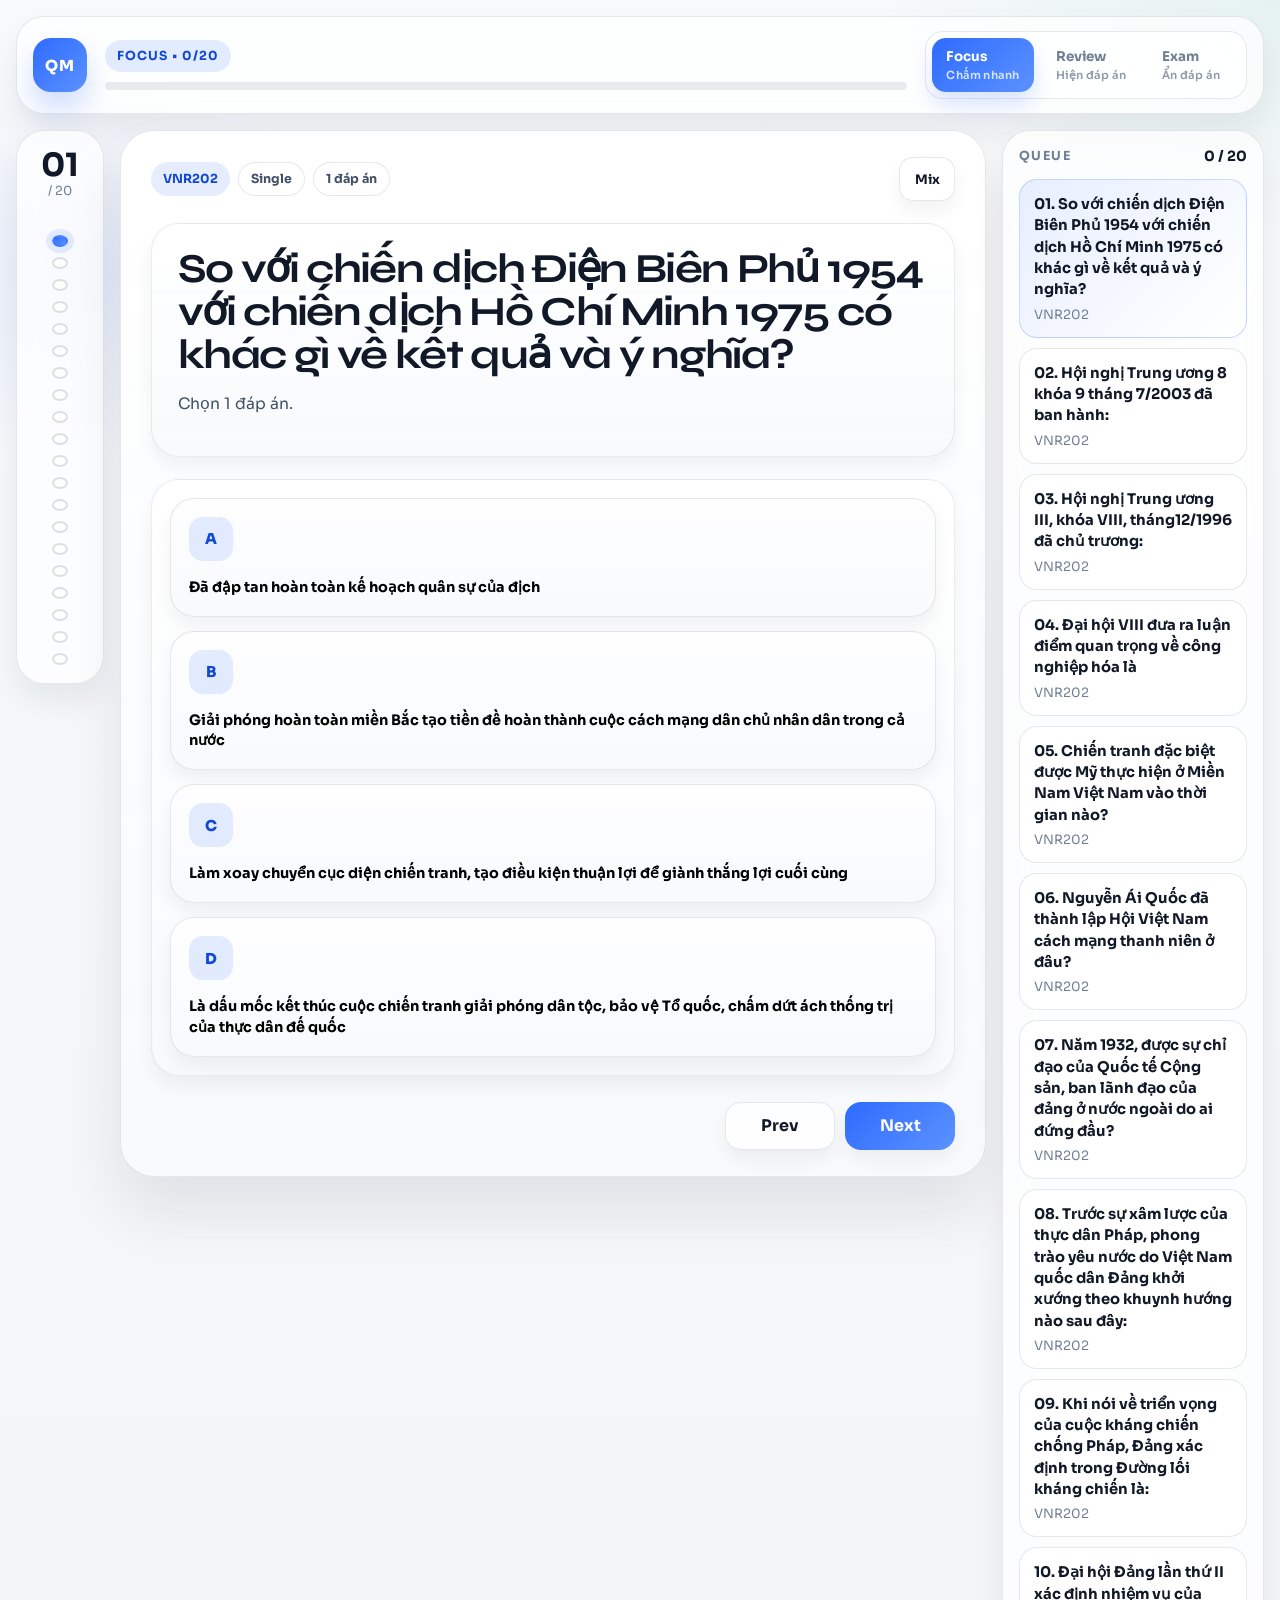
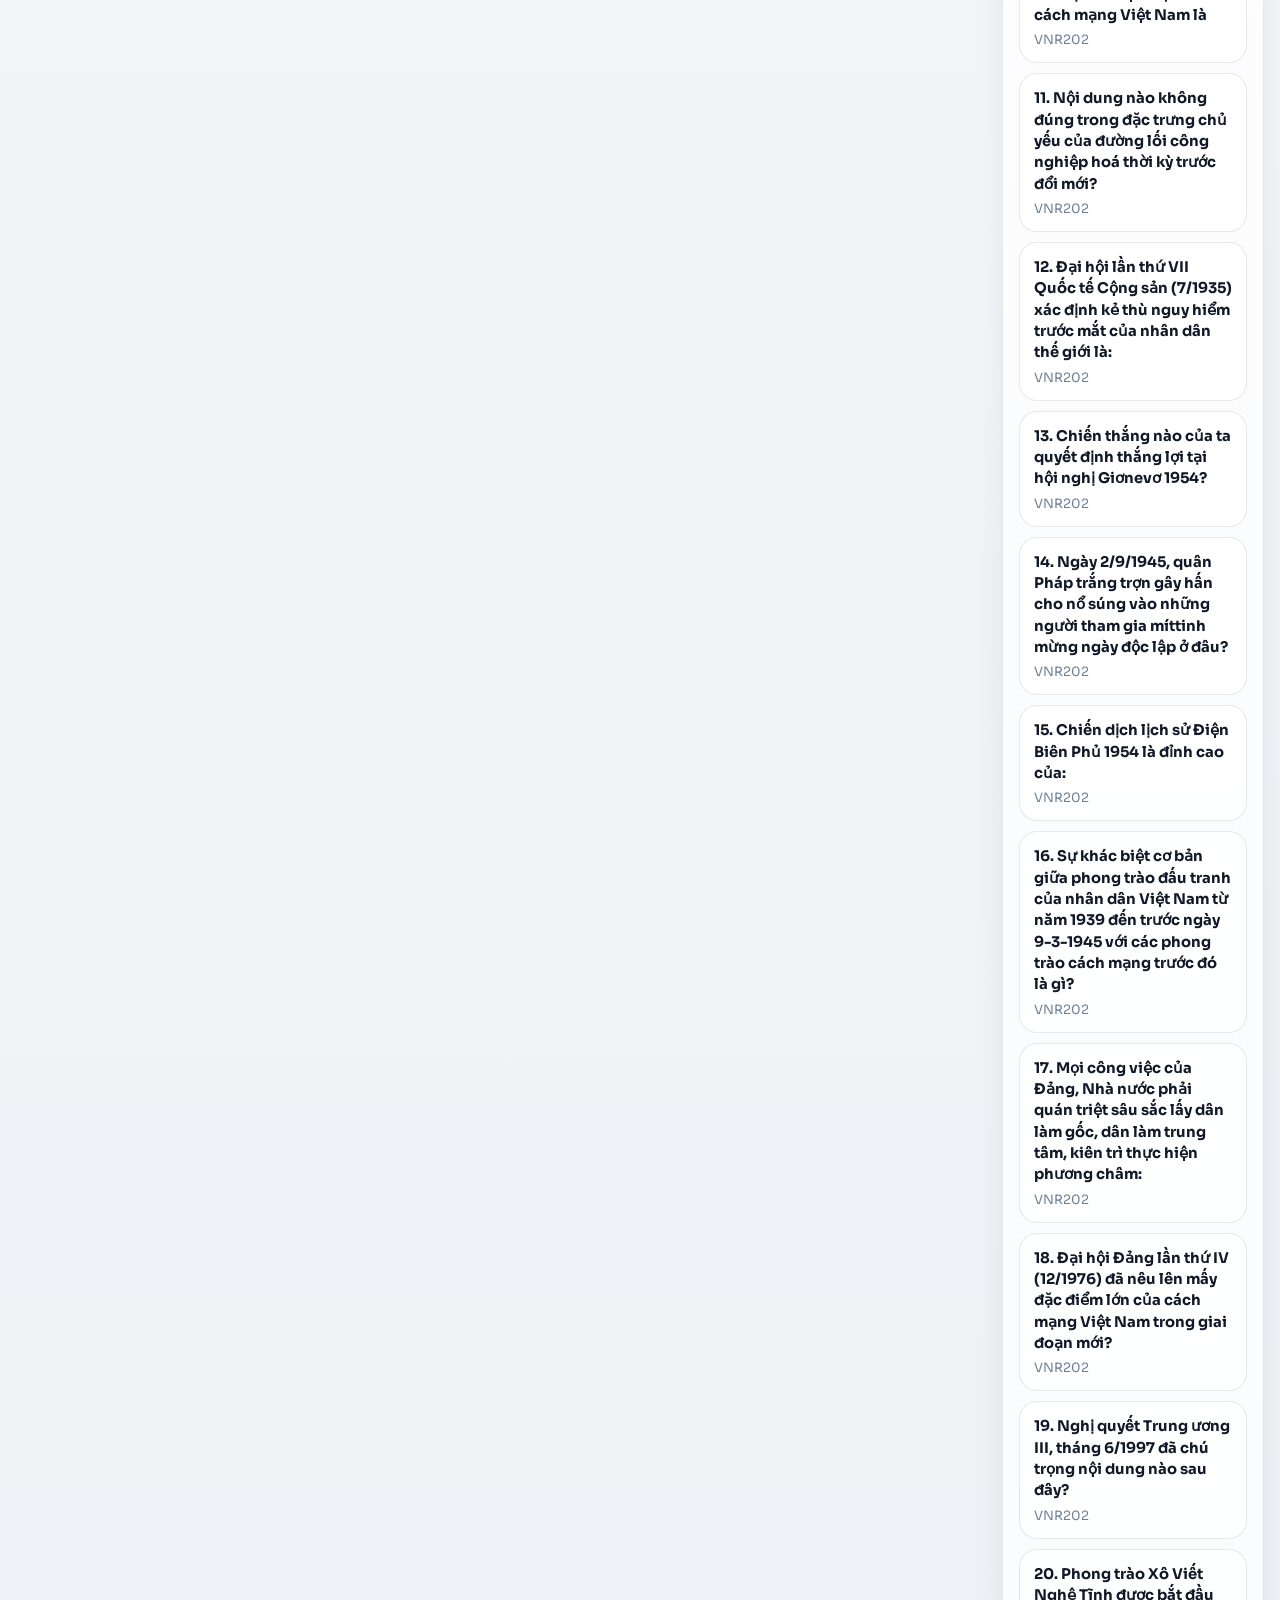
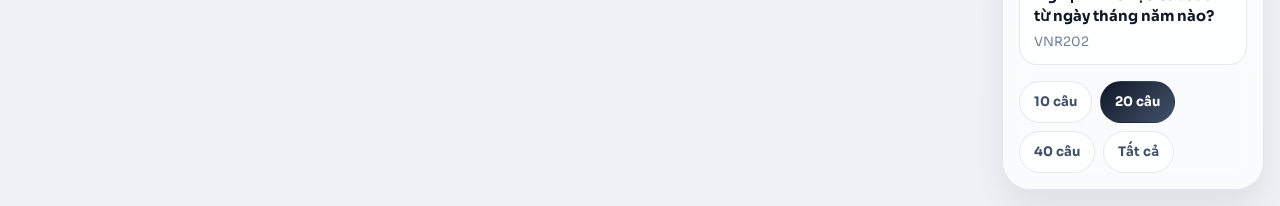
==== commit 7c44277a: "Separate question and answer panels on desktop" ====
--- a/index.html
+++ b/index.html
@@ -72,12 +72,16 @@
         </div>
 
         <div class="stage-body">
-          <div class="question-wrap">
-            <h1 id="questionTitle">Question canvas sẽ là vùng nhìn mạnh nhất trên màn hình.</h1>
-            <p id="focusNote" class="focus-note">Ít chữ phụ, ít panel nổi, ưu tiên nhịp đọc câu hỏi và chọn đáp án.</p>
-          </div>
+          <section class="question-panel" aria-label="Vùng câu hỏi">
+            <div class="question-wrap">
+              <h1 id="questionTitle">Question canvas sẽ là vùng nhìn mạnh nhất trên màn hình.</h1>
+              <p id="focusNote" class="focus-note">Ít chữ phụ, ít panel nổi, ưu tiên nhịp đọc câu hỏi và chọn đáp án.</p>
+            </div>
+          </section>
 
-          <div id="optionGrid" class="option-grid" aria-label="Các lựa chọn"></div>
+          <section class="answer-panel" aria-label="Vùng đáp án">
+            <div id="optionGrid" class="option-grid" aria-label="Các lựa chọn"></div>
+          </section>
         </div>
 
         <footer class="stage-dock">
--- a/styles.css
+++ b/styles.css
@@ -37,7 +37,7 @@
 body {
   min-height: 100vh;
   margin: 0;
-  overflow: hidden;
+  overflow: auto;
   color: var(--text);
   font-family: "Sora", sans-serif;
   background:
@@ -69,10 +69,10 @@
 
 .app-shell {
   width: min(1480px, calc(100% - 32px));
-  height: calc(100svh - 32px);
+  min-height: calc(100svh - 32px);
   margin: 16px auto;
   display: grid;
-  grid-template-rows: auto minmax(0, 1fr);
+  grid-template-rows: auto auto;
   gap: 16px;
 }
 
@@ -202,9 +202,9 @@
 }
 
 .canvas-layout {
-  min-height: 0;
   display: grid;
   grid-template-columns: 88px minmax(0, 1fr) 262px;
+  align-items: start;
   gap: 16px;
 }
 
@@ -278,12 +278,10 @@
 }
 
 .question-stage {
-  --stage-pad-y: 24px;
-  --stage-pad-x: 28px;
+  --stage-pad-y: 26px;
+  --stage-pad-x: 30px;
   --stage-gap: 22px;
-  --question-area-size: 1.05fr;
-  --option-area-size: 1.35fr;
-  --title-base: 3rem;
+  --title-base: 2.85rem;
   --title-line: 1;
   --note-size: 1rem;
   --note-line: 1.55;
@@ -291,14 +289,13 @@
   --option-gap: 14px;
   --option-card-gap: 16px;
   --option-card-pad: 18px;
-  --option-card-min-height: 104px;
+  --option-card-min-height: 96px;
   --option-text-size: 1.06rem;
   --option-text-line: 1.45;
   --option-key-size: 44px;
   min-width: 0;
-  min-height: 0;
-  display: grid;
-  grid-template-rows: auto minmax(0, 1fr) auto;
+  display: grid;
+  grid-template-rows: auto auto auto;
   gap: var(--stage-gap);
   padding: var(--stage-pad-y) var(--stage-pad-x);
   border-radius: var(--radius-xl);
@@ -351,34 +348,39 @@
   box-shadow: var(--shadow-sm);
 }
 
+.question-panel,
+.answer-panel {
+  min-width: 0;
+  border: 1px solid rgba(21, 34, 52, 0.08);
+  border-radius: 28px;
+  background:
+    linear-gradient(180deg, rgba(255, 255, 255, 0.94), rgba(247, 249, 252, 0.92)),
+    var(--surface-strong);
+  box-shadow: var(--shadow-sm);
+}
+
+.question-panel {
+  padding: 24px 26px;
+}
+
+.answer-panel {
+  padding: 18px;
+}
+
 .question-wrap {
   min-width: 0;
+  max-width: none;
+  display: grid;
+  align-content: start;
+  overflow: visible;
+}
+
+.stage-body {
+  display: flex;
+  flex-direction: column;
+  gap: var(--stage-gap);
   min-height: 0;
-  max-width: 960px;
-  display: grid;
-  align-content: start;
-  overflow: auto;
-  padding-right: 6px;
-  scrollbar-width: thin;
-  scrollbar-color: rgba(111, 127, 150, 0.24) transparent;
-}
-
-.stage-body {
-  min-height: 0;
-  display: grid;
-  gap: var(--stage-gap);
-  grid-template-rows: minmax(0, var(--question-area-size)) minmax(0, var(--option-area-size));
-}
-
-.question-wrap::-webkit-scrollbar,
-.option-grid::-webkit-scrollbar {
-  width: 8px;
-}
-
-.question-wrap::-webkit-scrollbar-thumb,
-.option-grid::-webkit-scrollbar-thumb {
-  border-radius: 999px;
-  background: rgba(111, 127, 150, 0.24);
+  overflow: visible;
 }
 
 .question-stage h1 {
@@ -406,10 +408,11 @@
   grid-template-columns: 1fr;
   gap: var(--option-gap);
   align-content: start;
-  overflow: auto;
-  padding-right: 6px;
-  scrollbar-width: thin;
-  scrollbar-color: rgba(111, 127, 150, 0.24) transparent;
+  padding: 0;
+  border: 0;
+  border-radius: 0;
+  background: transparent;
+  overflow: visible;
 }
 
 .option-card {
@@ -748,8 +751,7 @@
     --stage-pad-x: 16px;
     --stage-pad-y: 16px;
     --stage-gap: 14px;
-    --question-area-size: 0.95fr;
-    --option-area-size: 1.7fr;
+    --question-area-max: 44%;
     --title-base: 1.8rem;
     --note-size: 0.88rem;
     --note-line: 1.35;
@@ -765,8 +767,40 @@
     overflow: hidden;
   }
 
+  .stage-body {
+    display: flex;
+    flex-direction: column;
+    gap: 10px;
+    min-height: 0;
+    overflow: hidden;
+    padding-right: 0;
+  }
+
+  .question-panel,
+  .answer-panel {
+    min-height: 0;
+    border-radius: 22px;
+  }
+
+  .question-panel {
+    padding: 14px;
+    flex: 0 1 auto;
+    overflow: hidden;
+  }
+
+  .answer-panel {
+    padding: 12px;
+    flex: 1 1 auto;
+    overflow: hidden;
+  }
+
   .question-wrap {
     max-width: none;
+    max-height: min(var(--question-area-max), 100%);
+    overflow: auto;
+    padding-right: 6px;
+    scrollbar-width: thin;
+    scrollbar-color: rgba(111, 127, 150, 0.24) transparent;
   }
 
   .flow-rail {
@@ -841,8 +875,13 @@
   }
 
   .option-grid {
+    min-height: 0;
     grid-template-columns: 1fr;
     gap: 8px;
+    overflow: auto;
+    padding-right: 6px;
+    scrollbar-width: thin;
+    scrollbar-color: rgba(111, 127, 150, 0.24) transparent;
   }
 
   .option-card {
@@ -904,8 +943,7 @@
     --stage-pad-x: 12px;
     --stage-pad-y: 12px;
     --stage-gap: 10px;
-    --question-area-size: 0.9fr;
-    --option-area-size: 1.9fr;
+    --question-area-max: 48%;
     --title-base: 1.5rem;
     --note-size: 0.8rem;
     --note-line: 1.3;
@@ -917,6 +955,16 @@
     border-radius: 26px;
   }
 
+  .question-panel {
+    padding: 12px;
+    border-radius: 18px;
+  }
+
+  .answer-panel {
+    padding: 10px;
+    border-radius: 18px;
+  }
+
   .topbar {
     padding-top: 12px;
     padding-bottom: 12px;
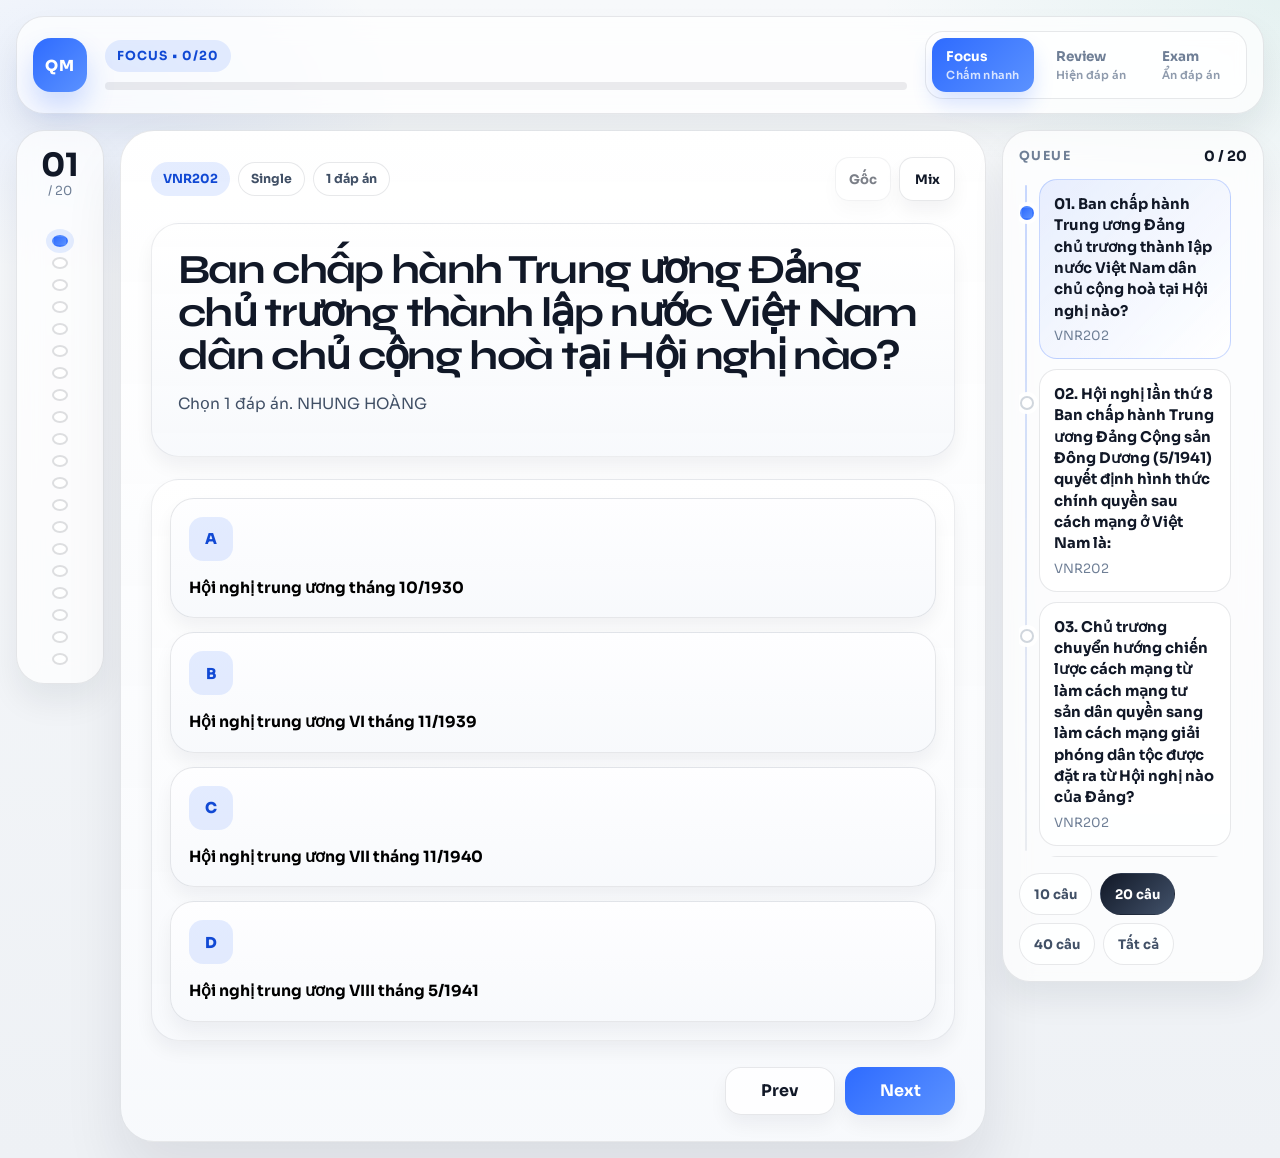
==== commit 8485ea55: "Preserve source order by default and expand full queue" ====
--- a/index.html
+++ b/index.html
@@ -68,7 +68,11 @@
             <span id="questionTone" class="micro-pill soft">Medium</span>
             <span id="questionClock" class="micro-pill soft">45s</span>
           </div>
-          <button id="btnShuffle" class="ghost-icon" title="Đảo thứ tự câu mẫu">Mix</button>
+
+          <div class="stage-actions">
+            <button id="btnRestoreOrder" class="ghost-icon" title="Khôi phục thứ tự gốc">Gốc</button>
+            <button id="btnShuffle" class="ghost-icon" title="Đảo thứ tự câu hỏi">Mix</button>
+          </div>
         </div>
 
         <div class="stage-body">
--- a/styles.css
+++ b/styles.css
@@ -312,6 +312,13 @@
   gap: 14px;
 }
 
+.stage-actions {
+  display: inline-flex;
+  flex-wrap: wrap;
+  justify-content: flex-end;
+  gap: 8px;
+}
+
 .stage-meta {
   display: flex;
   flex-wrap: wrap;
@@ -346,6 +353,12 @@
   font-weight: 700;
   background: rgba(255, 255, 255, 0.8);
   box-shadow: var(--shadow-sm);
+}
+
+.ghost-icon.active {
+  color: var(--accent-strong);
+  border-color: rgba(46, 107, 255, 0.2);
+  background: linear-gradient(135deg, rgba(46, 107, 255, 0.12), rgba(255, 255, 255, 0.86));
 }
 
 .question-panel,
@@ -530,9 +543,15 @@
 
 .queue-panel {
   min-height: 0;
+  position: sticky;
+  top: 16px;
   display: grid;
   grid-template-rows: auto minmax(0, 1fr) auto;
   gap: 14px;
+  height: calc(100svh - 48px);
+  max-height: calc(100svh - 48px);
+  min-height: 420px;
+  overflow: hidden;
   padding: 16px;
   border-radius: 28px;
   background: rgba(255, 255, 255, 0.72);
@@ -561,12 +580,29 @@
 
 .queue-list {
   min-height: 0;
-  overflow: auto;
+  position: relative;
+  overflow-x: hidden;
+  overflow-y: auto;
   display: grid;
   align-content: start;
   gap: 10px;
+  padding-left: 20px;
+  padding-right: 6px;
+  overscroll-behavior: contain;
+  scrollbar-gutter: stable;
   scrollbar-width: thin;
   scrollbar-color: rgba(111, 127, 150, 0.24) transparent;
+}
+
+.queue-list::before {
+  content: "";
+  position: absolute;
+  left: 6px;
+  top: 6px;
+  bottom: 6px;
+  width: 2px;
+  border-radius: 999px;
+  background: linear-gradient(180deg, rgba(46, 107, 255, 0.26), rgba(111, 127, 150, 0.12));
 }
 
 .queue-list::-webkit-scrollbar {
@@ -580,6 +616,7 @@
 
 .queue-item {
   min-width: 0;
+  position: relative;
   display: grid;
   gap: 6px;
   width: 100%;
@@ -592,6 +629,19 @@
   background: rgba(255, 255, 255, 0.78);
 }
 
+.queue-item::before {
+  content: "";
+  position: absolute;
+  left: -20px;
+  top: 26px;
+  width: 10px;
+  height: 10px;
+  border: 2px solid rgba(111, 127, 150, 0.32);
+  border-radius: 50%;
+  background: #ffffff;
+  box-shadow: 0 0 0 4px rgba(255, 255, 255, 0.95);
+}
+
 .queue-item strong {
   font-size: 0.92rem;
   line-height: 1.45;
@@ -612,16 +662,36 @@
   background: linear-gradient(135deg, rgba(46, 107, 255, 0.1), rgba(255, 255, 255, 0.86));
 }
 
+.queue-item.active::before {
+  border-color: transparent;
+  background: linear-gradient(135deg, var(--accent), #5b92ff);
+}
+
 .queue-item.done {
   border-color: rgba(23, 158, 125, 0.22);
 }
 
+.queue-item.done::before {
+  border-color: transparent;
+  background: linear-gradient(135deg, var(--success), #49c4a3);
+}
+
 .queue-item.right {
   border-color: rgba(23, 158, 125, 0.28);
 }
 
+.queue-item.right::before {
+  border-color: transparent;
+  background: linear-gradient(135deg, var(--success), #49c4a3);
+}
+
 .queue-item.wrong {
   border-color: rgba(240, 150, 84, 0.3);
+}
+
+.queue-item.wrong::before {
+  border-color: transparent;
+  background: linear-gradient(135deg, var(--warm), #f6b06c);
 }
 
 .queue-item.right span {
@@ -913,6 +983,11 @@
   }
 
   .queue-panel {
+    position: relative;
+    top: auto;
+    height: auto;
+    max-height: none;
+    overflow: visible;
     min-height: auto;
     grid-template-rows: auto auto;
     gap: 10px;
